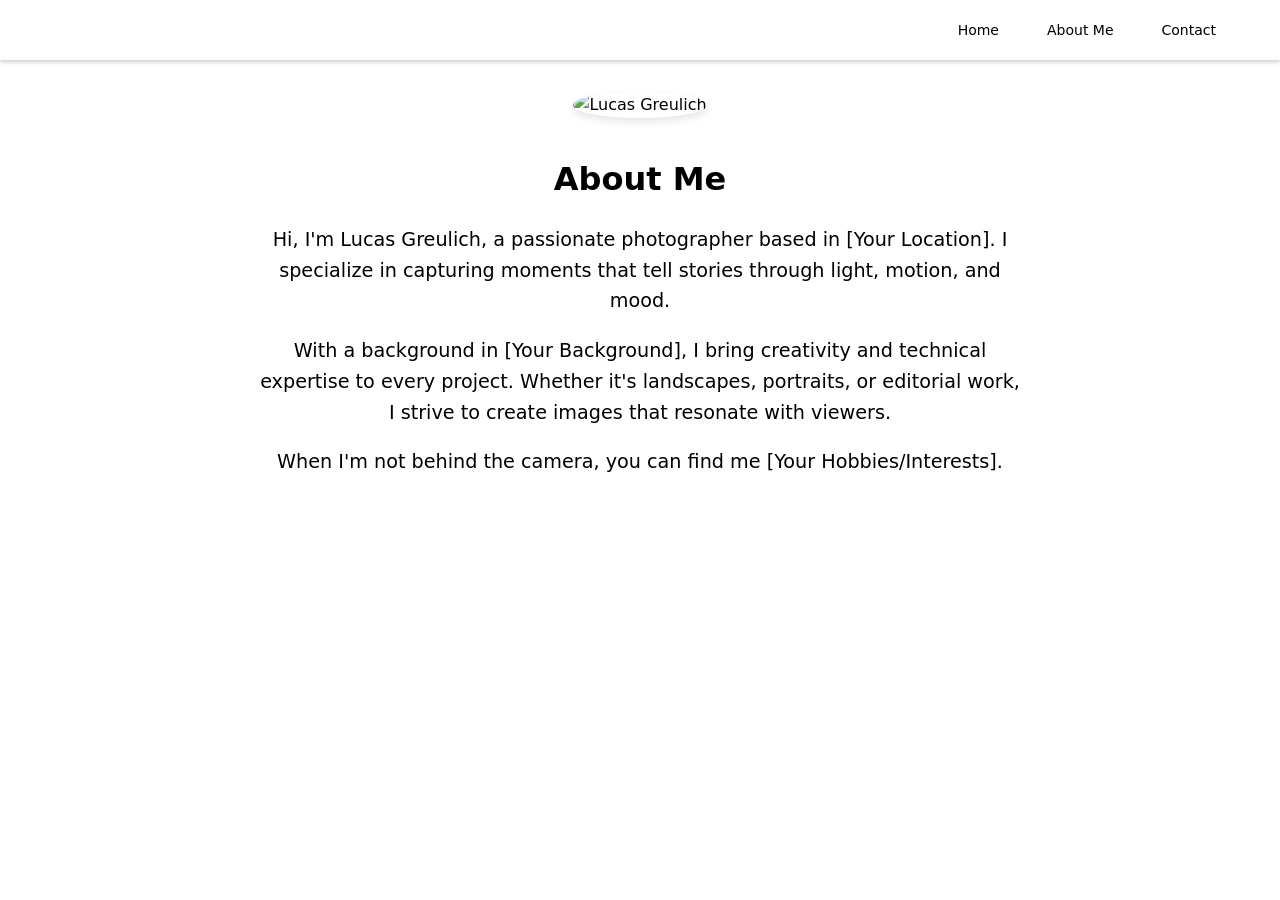
==== about.html @ b3d40096 "complete re-design to black and white theme" ====
<!DOCTYPE html>
<html lang="en">
<head>
    <meta charset="UTF-8">
    <meta name="viewport" content="width=device-width, initial-scale=1.0">
    <link rel="stylesheet" href="index.css">
    <title>Lucas Greulich - About Me</title>
</head>
<body>
    <header class="navbar">
        <a href="./index.html">Home</a>
        <a href="./about.html">About Me</a>
        <a href="./contact.html">Contact</a>
    </header>

    <main class="container">
        <img src="pictures/lucas.JPG" alt="Lucas Greulich">
        <h1>About Me</h1>
        <p>Hi, I'm Lucas Greulich, a passionate photographer based in [Your Location]. I specialize in capturing moments that tell stories through light, motion, and mood.</p>
        <p>With a background in [Your Background], I bring creativity and technical expertise to every project. Whether it's landscapes, portraits, or editorial work, I strive to create images that resonate with viewers.</p>
        <p>When I'm not behind the camera, you can find me [Your Hobbies/Interests].</p>
    </main>
</html>
---- index.css ----
/* global reset and base styles */
*, *::before, *::after {
    box-sizing: border-box;
}

/* theme colors */
:root {
    --color-black: #000000;
    --color-white: #ffffff;
}

body, html {
    margin: 0;
    padding: 0;
    font-family: system-ui, -apple-system, BlinkMacSystemFont, "Segoe UI", Roboto, "Helvetica Neue", Arial, sans-serif;
    background-color: var(--color-white);
    color: var(--color-black);
    line-height: 1.6;
    transition: background-color 0.3s ease, color 0.3s ease;
}

/* create spacer for fixed navbar */
body {
    padding-top: 60px;
}

.container {
    max-width: 800px;
    margin: 0 auto 2rem;
    padding: 2rem 1rem;
    text-align: center;
}

.container img {
    width: 200px;
    max-width: 100%;
    height: auto;
    border-radius: 50%;
    box-shadow: 0 4px 8px rgba(0, 0, 0, 0.1);
    margin-bottom: 1rem;
}

.container h1 {
    font-size: 2em;
    margin: 20px 0;
    color: var(--color-black);
}

.container p {
    font-size: 1.2em;
    color: var(--color-black);
}

/* styling for button */

.button {
    display: inline-block;
    /* replicate navbar link appearance */
    padding: 8px 14px;
    font-size: 16px;
    color: var(--color-black); /* always dark text */
    background-color: transparent;
    border: 2px solid transparent;
    border-radius: 4px;
    text-align: center;
    text-decoration: none;
    transition: background-color 0.3s ease, color 0.3s ease, border-color 0.3s ease;
    /* opacity removed so text is always visible */
}


/* switch styling (now inside navbar, no absolute positioning) */
.navbar {
    position: fixed;
    top: 0;
    left: 0;
    width: 100%;
    display: flex;
    align-items: center;
    justify-content: flex-end;
    height: 60px;
    padding: 0 2rem;
    background-color: var(--color-white);
    box-shadow: 0 2px 4px rgba(0,0,0,0.2);
    z-index: 2000;
}

/* keep links visible always */
.navbar a {
    /* button-style appearance with hidden primary color until hover */
    margin-right: 1rem;
    padding: 8px 14px;
    background-color: transparent;
    color: var(--color-black);
    text-decoration: none;
    font-weight: 500;
    font-size: 14px; /* smaller lettering */
    border: 2px solid transparent;
    border-radius: 4px;
    transition: background-color 0.3s ease, color 0.3s ease, border-color 0.3s ease;
}

.navbar a:hover {
    background-color: var(--color-black);
    color: var(--color-white);
    border-color: var(--color-black);
}

.button:hover {
    /* reveal primary color on hover like navbar buttons */
    opacity: 1;
    background-color: var(--color-black);
    color: var(--color-white);
    border-color: var(--color-black);
}

.project {
    margin-bottom: 40px;
    background: rgba(255,255,255,0.05); /* keep subtle overlay */
    padding: 1.5rem;
    border-radius: 8px;
    box-shadow: 0 4px 6px rgba(0,0,0,0.1);
    text-align: left;
}

.project h1 {
    margin-top: 0;
    color: inherit;
}

.project p {
    color: inherit;
}

.project img {
    width: 100%;
    max-width: 300px;
    height: auto;
    border-radius: 8px;
    box-shadow: 0 4px 8px rgba(0, 0, 0, 0.1);
    margin-bottom: 1rem;
}

/* grid layout for galleries */
.projects-grid {
    display: grid;
    grid-template-columns: repeat(auto-fit, minmax(250px, 1fr));
    gap: 1.5rem;
    margin-top: 2rem;
    text-align: left;
}

.gallery-grid {
    display: grid;
    grid-template-columns: repeat(auto-fit, minmax(140px, 1fr));
    gap: 0.75rem;
    margin: 1rem 0;
}

.gallery-grid img {
    width: 100%;
    height: 140px;
    object-fit: cover;
    border-radius: 10px;
    transition: transform 0.3s ease;
}

.gallery-grid img:hover {
    transform: scale(1.02);
}

/*footer*/
.footer{
    width: 100%;
    background-color: var(--color-white);
    color: var(--color-black);
    text-align: center;
    padding: 0.75rem 0;
    position: relative;
}

body.day .footer {
    background-color: var(--color-white);
    color: var(--color-black);
}

body.night .footer {
    background-color: var(--color-black);
    color: var(--color-white);
}

/* day/night mode */
/* day/night mode */
body.night {
    background-color: var(--color-black);
    color: var(--color-white);
}
body.day {
    background-color: var(--color-white);
    color: var(--color-black);
}

body.night .navbar {
    background-color: var(--color-black);
}
body.day .navbar {
    background-color: var(--color-white);
}
body.night .navbar a {
    color: var(--color-white);
}

body.night .navbar a:hover {
    background-color: var(--color-white);
    color: var(--color-black);
}

/* day mode text darker for contrast */
body.day .container h1,
body.day .container p {
    color: var(--color-black);
}

/* Media queries */
@media (max-width: 600px) {
    .container img, .project img {
        width: 150px;
    }

    .container h1, .project h1 {
        font-size: 1.5em;
    }

    .container p, .project p {
        font-size: 1em;
    }

    .navbar a {
        padding: 10px 15px;
        background-color: transparent;
        color: var(--color-primary);
        border: 2px solid var(--color-primary);
        border-radius: 20px;
        opacity: 0;
        transition: opacity 0.3s ease;
    }

    .button {
        padding: 8px 16px;
        font-size: 14px;
    }
}
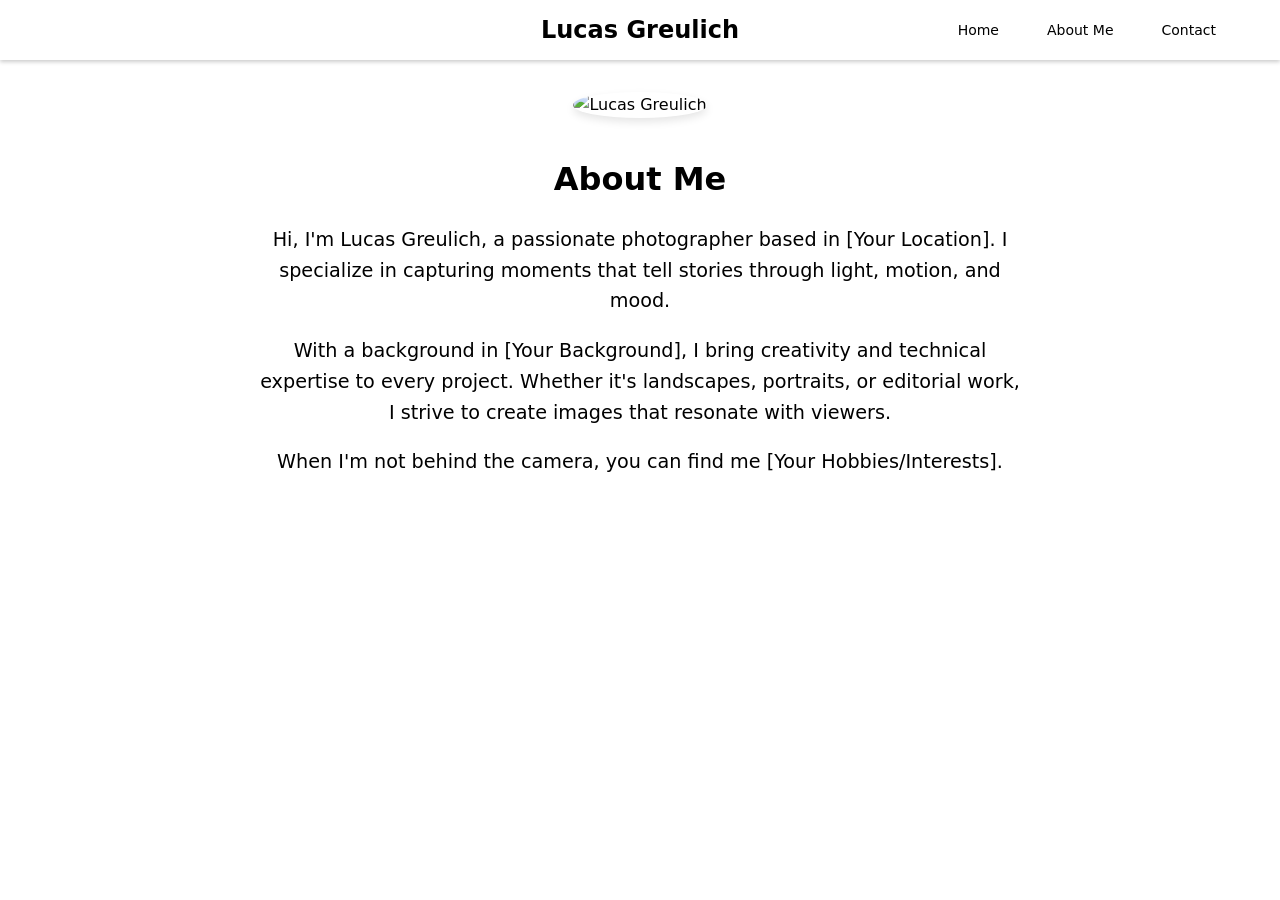
==== commit d09ac61d: "changes to nav bar and photo grid" ====
--- a/about.html
+++ b/about.html
@@ -8,9 +8,13 @@
 </head>
 <body>
     <header class="navbar">
-        <a href="./index.html">Home</a>
-        <a href="./about.html">About Me</a>
-        <a href="./contact.html">Contact</a>
+        <div class="nav-spacer"></div>
+        <div class="nav-title">Lucas Greulich</div>
+        <div class="nav-links">
+            <a href="./index.html">Home</a>
+            <a href="./about.html">About Me</a>
+            <a href="./contact.html">Contact</a>
+        </div>
     </header>
 
     <main class="container">
--- a/index.css
+++ b/index.css
@@ -77,7 +77,7 @@
     width: 100%;
     display: flex;
     align-items: center;
-    justify-content: flex-end;
+    justify-content: space-between;
     height: 60px;
     padding: 0 2rem;
     background-color: var(--color-white);
@@ -85,22 +85,38 @@
     z-index: 2000;
 }
 
-/* keep links visible always */
-.navbar a {
-    /* button-style appearance with hidden primary color until hover */
+.nav-spacer {
+    flex: 1;
+}
+
+.nav-title {
+    flex: 1;
+    text-align: center;
+    font-size: 24px;
+    font-weight: bold;
+    color: var(--color-black);
+}
+
+.nav-links {
+    flex: 1;
+    display: flex;
+    justify-content: flex-end;
+}
+
+.nav-links a {
     margin-right: 1rem;
     padding: 8px 14px;
     background-color: transparent;
     color: var(--color-black);
     text-decoration: none;
     font-weight: 500;
-    font-size: 14px; /* smaller lettering */
+    font-size: 14px;
     border: 2px solid transparent;
     border-radius: 4px;
     transition: background-color 0.3s ease, color 0.3s ease, border-color 0.3s ease;
 }
 
-.navbar a:hover {
+.nav-links a:hover {
     background-color: var(--color-black);
     color: var(--color-white);
     border-color: var(--color-black);
@@ -152,14 +168,14 @@
 
 .gallery-grid {
     display: grid;
-    grid-template-columns: repeat(auto-fit, minmax(140px, 1fr));
+    grid-template-columns: repeat(auto-fit, minmax(250px, 1fr));
     gap: 0.75rem;
     margin: 1rem 0;
 }
 
 .gallery-grid img {
     width: 100%;
-    height: 140px;
+    height: 250px;
     object-fit: cover;
     border-radius: 10px;
     transition: transform 0.3s ease;
@@ -206,11 +222,11 @@
 body.day .navbar {
     background-color: var(--color-white);
 }
-body.night .navbar a {
-    color: var(--color-white);
-}
-
-body.night .navbar a:hover {
+body.night .nav-links a {
+    color: var(--color-white);
+}
+
+body.night .nav-links a:hover {
     background-color: var(--color-white);
     color: var(--color-black);
 }
@@ -235,13 +251,13 @@
         font-size: 1em;
     }
 
-    .navbar a {
+    .nav-links a {
         padding: 10px 15px;
         background-color: transparent;
-        color: var(--color-primary);
-        border: 2px solid var(--color-primary);
+        color: var(--color-black);
+        border: 2px solid var(--color-black);
         border-radius: 20px;
-        opacity: 0;
+        opacity: 1;
         transition: opacity 0.3s ease;
     }
 
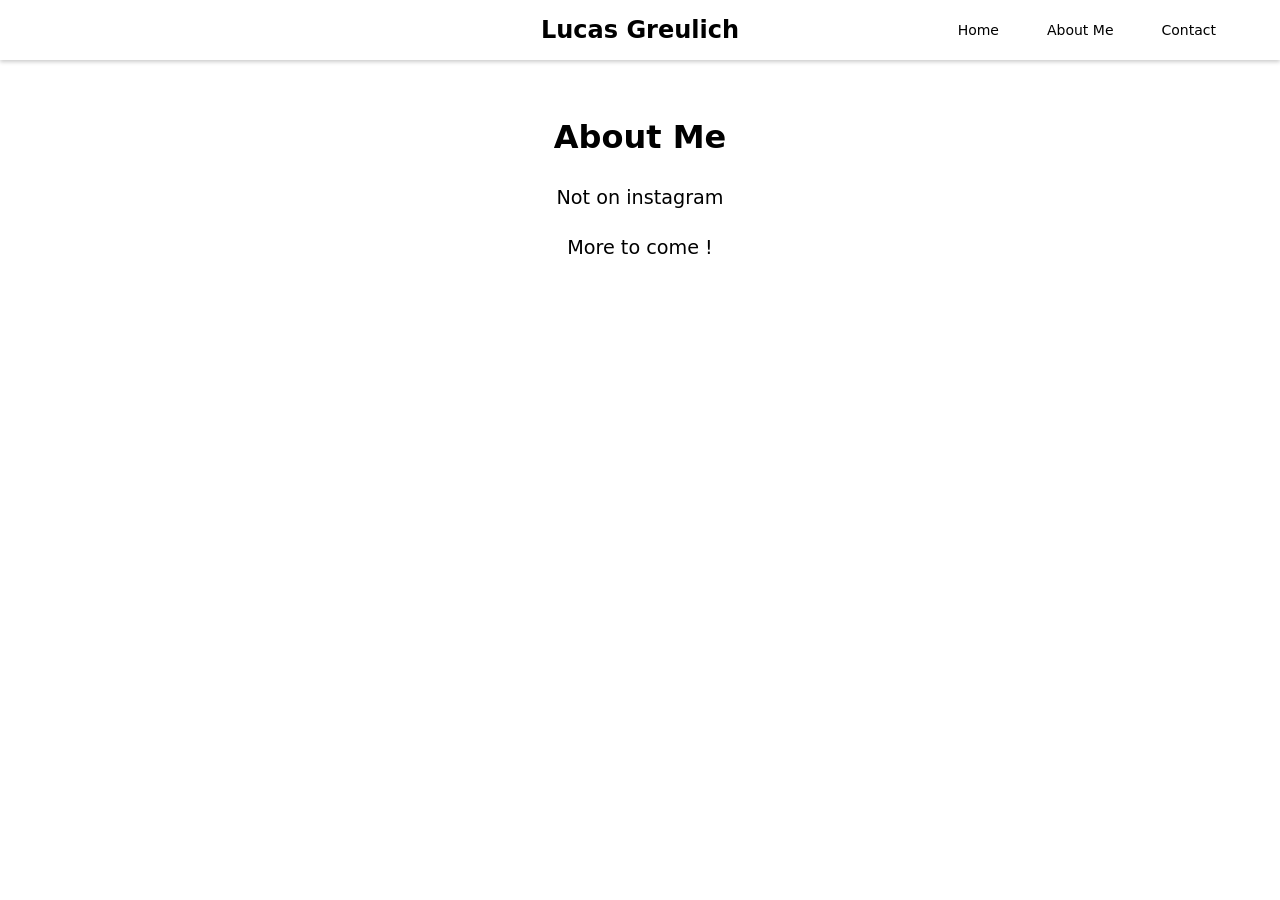
==== commit 3a6d9449: "about and contact page changes" ====
--- a/about.html
+++ b/about.html
@@ -18,10 +18,8 @@
     </header>
 
     <main class="container">
-        <img src="pictures/lucas.JPG" alt="Lucas Greulich">
         <h1>About Me</h1>
-        <p>Hi, I'm Lucas Greulich, a passionate photographer based in [Your Location]. I specialize in capturing moments that tell stories through light, motion, and mood.</p>
-        <p>With a background in [Your Background], I bring creativity and technical expertise to every project. Whether it's landscapes, portraits, or editorial work, I strive to create images that resonate with viewers.</p>
-        <p>When I'm not behind the camera, you can find me [Your Hobbies/Interests].</p>
+        <p>Not on instagram</p>
+        <p>More to come !</p>
     </main>
 </html>
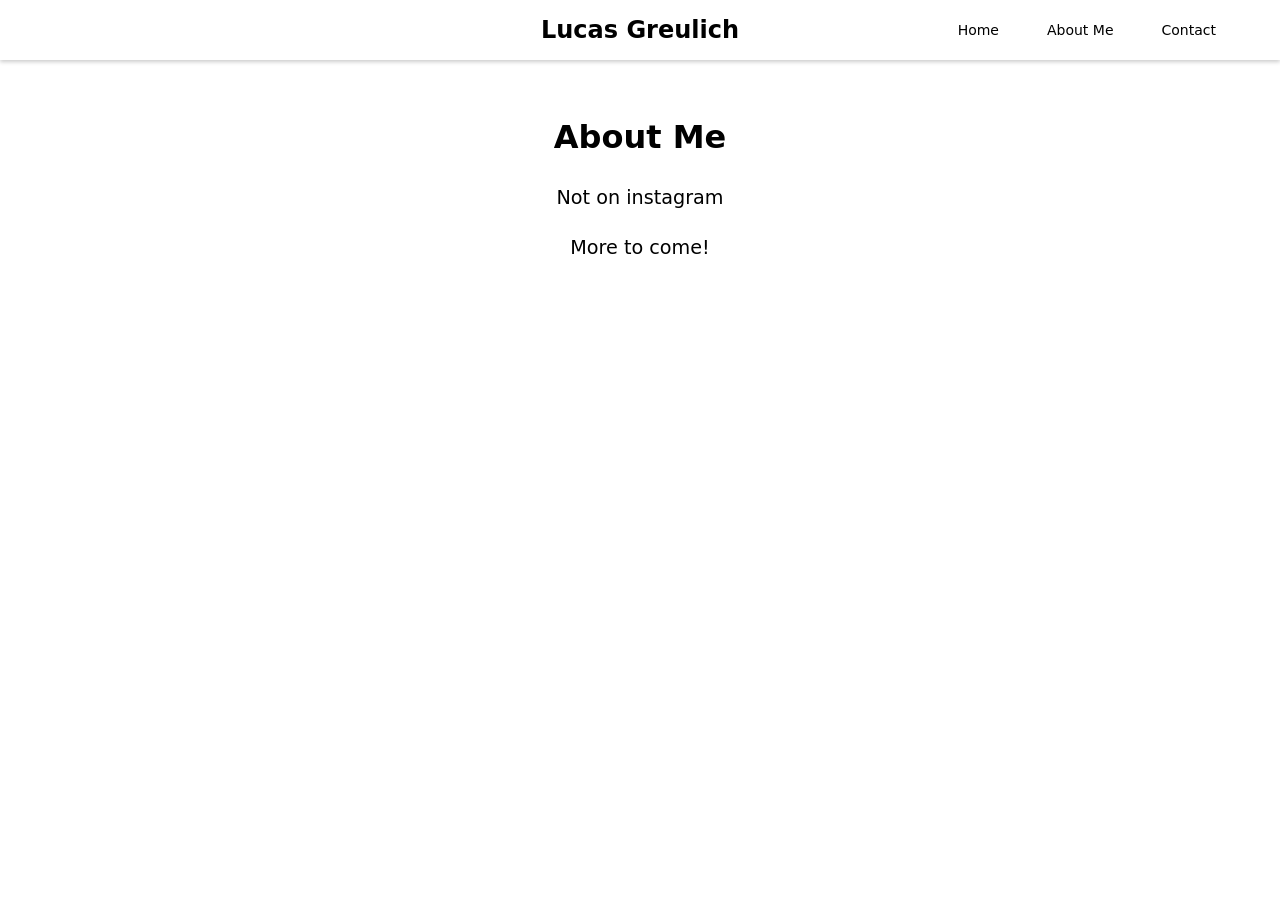
==== commit 56a95205: "spelling eror" ====
--- a/about.html
+++ b/about.html
@@ -20,6 +20,6 @@
     <main class="container">
         <h1>About Me</h1>
         <p>Not on instagram</p>
-        <p>More to come !</p>
+        <p>More to come!</p>
     </main>
 </html>
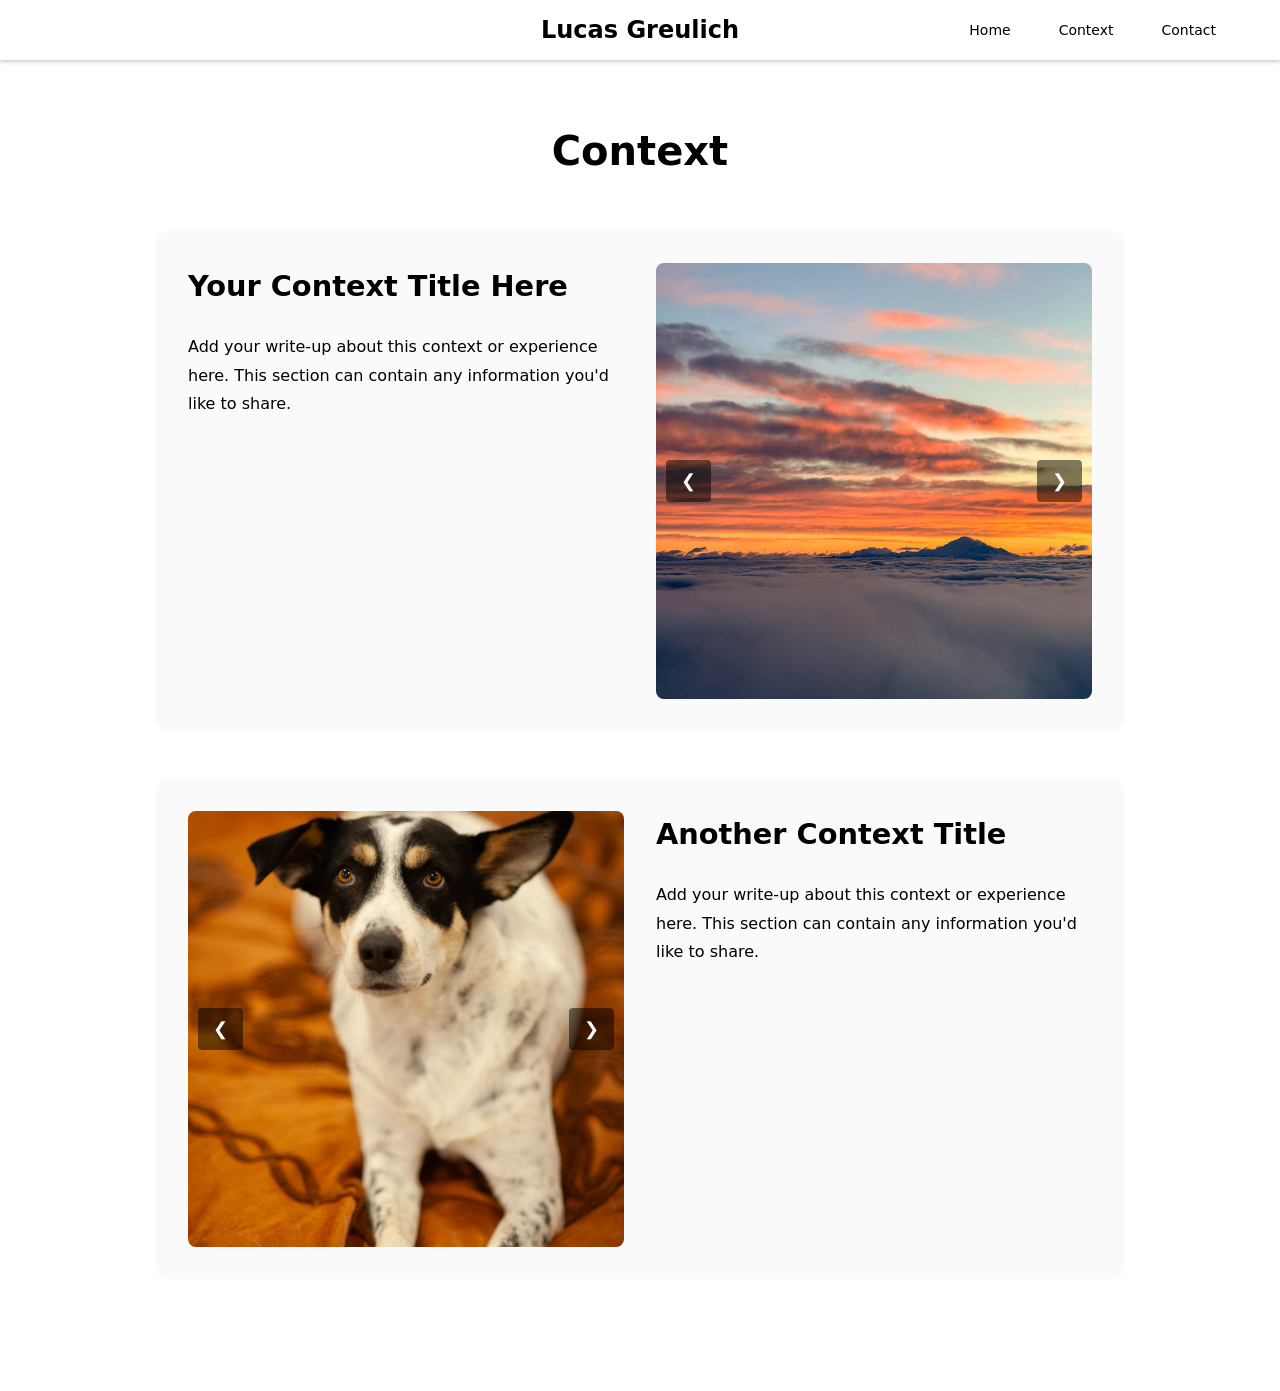
==== commit d05d2c1d: "Changes to about me page made to a context page media queries were fixed contact form created with p" ====
--- a/about.html
+++ b/about.html
@@ -4,7 +4,7 @@
     <meta charset="UTF-8">
     <meta name="viewport" content="width=device-width, initial-scale=1.0">
     <link rel="stylesheet" href="index.css">
-    <title>Lucas Greulich - About Me</title>
+    <title>Lucas Greulich - Context</title>
 </head>
 <body>
     <header class="navbar">
@@ -12,14 +12,67 @@
         <div class="nav-title">Lucas Greulich</div>
         <div class="nav-links">
             <a href="./index.html">Home</a>
-            <a href="./about.html">About Me</a>
+            <a href="./about.html">Context</a>
             <a href="./contact.html">Contact</a>
         </div>
     </header>
 
-    <main class="container">
-        <h1>About Me</h1>
-        <p>Not on instagram</p>
-        <p>More to come!</p>
+    <main class="context-container">
+        <h1>Context</h1>
+        
+        <div class="context-box">
+            <div class="image-carousel">
+                <div class="carousel-container">
+                    <img src="pictures/above the clouds.jpg" alt="Context image" class="carousel-image active">
+                    <img src="pictures/DSC_9000.jpg" alt="Context image" class="carousel-image">
+                    <img src="pictures/wing and cloud.jpg" alt="Context image" class="carousel-image">
+                </div>
+                <button class="carousel-btn prev" onclick="prevSlide(this)">❮</button>
+                <button class="carousel-btn next" onclick="nextSlide(this)">❯</button>
+            </div>
+            <div class="writeup">
+                <h2>Your Context Title Here</h2>
+                <p>Add your write-up about this context or experience here. This section can contain any information you'd like to share.</p>
+            </div>
+        </div>
+
+        <div class="context-box">
+            <div class="image-carousel">
+                <div class="carousel-container">
+                    <img src="pictures/DSC_8943.jpg" alt="Context image" class="carousel-image active">
+                    <img src="pictures/Film sunset.jpg" alt="Context image" class="carousel-image">
+                    <img src="pictures/Ship in oregon.jpg" alt="Context image" class="carousel-image">
+                </div>
+                <button class="carousel-btn prev" onclick="prevSlide(this)">❮</button>
+                <button class="carousel-btn next" onclick="nextSlide(this)">❯</button>
+            </div>
+            <div class="writeup">
+                <h2>Another Context Title</h2>
+                <p>Add your write-up about this context or experience here. This section can contain any information you'd like to share.</p>
+            </div>
+        </div>
+
     </main>
+
+    <script>
+        function nextSlide(button) {
+            const carousel = button.closest('.image-carousel');
+            const images = carousel.querySelectorAll('.carousel-image');
+            const activeIndex = Array.from(images).findIndex(img => img.classList.contains('active'));
+            
+            images[activeIndex].classList.remove('active');
+            const nextIndex = (activeIndex + 1) % images.length;
+            images[nextIndex].classList.add('active');
+        }
+
+        function prevSlide(button) {
+            const carousel = button.closest('.image-carousel');
+            const images = carousel.querySelectorAll('.carousel-image');
+            const activeIndex = Array.from(images).findIndex(img => img.classList.contains('active'));
+            
+            images[activeIndex].classList.remove('active');
+            const prevIndex = (activeIndex - 1 + images.length) % images.length;
+            images[prevIndex].classList.add('active');
+        }
+    </script>
 </html>
--- a/index.css
+++ b/index.css
@@ -152,7 +152,7 @@
     width: 100%;
     max-width: 300px;
     height: auto;
-    border-radius: 8px;
+    border-radius: 8px; 
     box-shadow: 0 4px 8px rgba(0, 0, 0, 0.1);
     margin-bottom: 1rem;
 }
@@ -252,17 +252,384 @@
     }
 
     .nav-links a {
-        padding: 10px 15px;
+        padding: 8px 12px;
         background-color: transparent;
         color: var(--color-black);
-        border: 2px solid var(--color-black);
-        border-radius: 20px;
-        opacity: 1;
-        transition: opacity 0.3s ease;
+        border: none;
+        border-radius: 4px;
+        font-size: 13px;
+        margin-right: 0.5rem;
     }
 
     .button {
         padding: 8px 16px;
         font-size: 14px;
-    }
-}
+        border: none;
+    }
+
+    .gallery-grid {
+        grid-template-columns: repeat(auto-fit, minmax(150px, 1fr));
+        gap: 0.5rem;
+    }
+
+    .gallery-grid img {
+        height: 150px;
+    }
+
+    .navbar {
+        padding: 0 1rem;
+    }
+
+    .nav-title {
+        font-size: 18px;
+    }
+}
+
+/* Extra small screens */
+@media (max-width: 400px) {
+    .gallery-grid {
+        grid-template-columns: repeat(2, 1fr);
+        gap: 0.4rem;
+    }
+
+    .gallery-grid img {
+        height: 120px;
+    }
+
+    .nav-title {
+        font-size: 16px;
+    }
+
+    .nav-links a {
+        padding: 6px 10px;
+        font-size: 12px;
+        margin-right: 0.25rem;
+    }
+
+    /* Mobile context boxes */
+    .context-box {
+        flex-direction: column;
+        margin-bottom: 2rem;
+    }
+
+    .image-carousel {
+        width: 100%;
+        margin-bottom: 1rem;
+    }
+
+    .writeup {
+        width: 100%;
+    }
+
+    .carousel-btn {
+        padding: 8px 12px;
+        font-size: 14px;
+    }
+}
+
+/* Context Page Styles */
+.context-container {
+    max-width: 1000px;
+    margin: 0 auto 2rem;
+    padding: 2rem 1rem;
+}
+
+.context-container h1 {
+    text-align: center;
+    font-size: 2.5em;
+    margin-bottom: 3rem;
+    color: var(--color-black);
+}
+
+.context-box {
+    display: flex;
+    gap: 2rem;
+    margin-bottom: 3rem;
+    align-items: flex-start;
+    background: rgba(0,0,0,0.02);
+    padding: 2rem;
+    border-radius: 12px;
+}
+
+.context-box:nth-child(even) {
+    flex-direction: row-reverse;
+}
+
+.image-carousel {
+    flex: 1;
+    min-width: 300px;
+    position: relative;
+}
+
+.carousel-container {
+    position: relative;
+    width: 100%;
+    padding-top: 100%;
+    border-radius: 8px;
+    overflow: hidden;
+    background-color: #f0f0f0;
+}
+
+.carousel-image {
+    position: absolute;
+    top: 0;
+    left: 0;
+    width: 100%;
+    height: 100%;
+    object-fit: cover;
+    opacity: 0;
+    transition: opacity 0.3s ease;
+}
+
+.carousel-image.active {
+    opacity: 1;
+}
+
+.carousel-btn {
+    position: absolute;
+    top: 50%;
+    transform: translateY(-50%);
+    background-color: rgba(0, 0, 0, 0.5);
+    color: white;
+    border: none;
+    padding: 10px 15px;
+    font-size: 18px;
+    cursor: pointer;
+    border-radius: 4px;
+    transition: background-color 0.3s ease;
+    z-index: 10;
+}
+
+.carousel-btn:hover {
+    background-color: rgba(0, 0, 0, 0.8);
+}
+
+.carousel-btn.prev {
+    left: 10px;
+}
+
+.carousel-btn.next {
+    right: 10px;
+}
+
+.writeup {
+    flex: 1;
+    display: flex;
+    flex-direction: column;
+    justify-content: center;
+}
+
+.writeup h2 {
+    color: var(--color-black);
+    font-size: 1.8em;
+    margin-top: 0;
+    margin-bottom: 1rem;
+}
+
+.writeup p {
+    color: var(--color-black);
+    font-size: 1em;
+    line-height: 1.8;
+    margin: 0.5rem 0;
+}
+
+/* Dark mode context styles */
+body.night .context-box {
+    background: rgba(255,255,255,0.05);
+}
+
+body.night .writeup h2,
+body.night .writeup p {
+    color: var(--color-white);
+}
+
+body.night .carousel-container {
+    background-color: #2a2a2a;
+}
+
+/* Responsive context boxes */
+@media (max-width: 768px) {
+    .context-box {
+        flex-direction: column !important;
+        padding: 1.5rem;
+    }
+
+    .image-carousel {
+        min-width: 100%;
+    }
+
+    .writeup h2 {
+        font-size: 1.4em;
+    }
+
+    .writeup p {
+        font-size: 0.95em;
+    }
+}
+
+@media (max-width: 600px) {
+    .context-container h1 {
+        font-size: 1.8em;
+        margin-bottom: 2rem;
+    }
+
+    .context-box {
+        padding: 1.2rem;
+        margin-bottom: 2rem;
+    }
+
+    .writeup h2 {
+        font-size: 1.2em;
+    }
+
+    .carousel-btn {
+        padding: 8px 12px;
+        font-size: 16px;
+    }
+}
+
+/* Contact Form Styles */
+.contact-form-section {
+    margin-top: 3rem;
+    padding: 2rem;
+    background: rgba(0,0,0,0.02);
+    border-radius: 12px;
+    max-width: 600px;
+    margin-left: auto;
+    margin-right: auto;
+}
+
+.contact-form-section h2 {
+    text-align: center;
+    color: var(--color-black);
+    margin-top: 0;
+}
+
+.contact-form {
+    display: flex;
+    flex-direction: column;
+    gap: 1.5rem;
+}
+
+.form-group {
+    display: flex;
+    flex-direction: column;
+}
+
+.form-group label {
+    font-weight: 600;
+    margin-bottom: 0.5rem;
+    color: var(--color-black);
+}
+
+.form-group input,
+.form-group textarea {
+    padding: 0.75rem;
+    border: 2px solid #ddd;
+    border-radius: 4px;
+    font-family: inherit;
+    font-size: 1rem;
+    transition: border-color 0.3s ease;
+    background-color: var(--color-white);
+    color: var(--color-black);
+}
+
+.form-group input:focus,
+.form-group textarea:focus {
+    outline: none;
+    border-color: var(--color-black);
+}
+
+.error-message {
+    color: #d32f2f;
+    font-size: 0.875rem;
+    margin-top: 0.25rem;
+    min-height: 1.2rem;
+}
+
+.submit-btn {
+    padding: 12px 24px;
+    background-color: var(--color-black);
+    color: var(--color-white);
+    border: none;
+    border-radius: 4px;
+    font-size: 1rem;
+    font-weight: 600;
+    cursor: pointer;
+    transition: background-color 0.3s ease;
+}
+
+.submit-btn:hover {
+    background-color: #333;
+}
+
+.form-status {
+    text-align: center;
+    padding: 1rem;
+    border-radius: 4px;
+    display: none;
+    font-weight: 500;
+}
+
+.form-status:not(:empty) {
+    display: block;
+}
+
+.form-status.success {
+    background-color: #e8f5e9;
+    color: #2e7d32;
+    border: 1px solid #4caf50;
+}
+
+.form-status.error {
+    background-color: #ffebee;
+    color: #c62828;
+    border: 1px solid #f44336;
+}
+
+/* Dark mode contact form */
+body.night .contact-form-section {
+    background: rgba(255,255,255,0.05);
+}
+
+body.night .contact-form-section h2 {
+    color: var(--color-white);
+}
+
+body.night .form-group label {
+    color: var(--color-white);
+}
+
+body.night .form-group input,
+body.night .form-group textarea {
+    background-color: #2a2a2a;
+    color: var(--color-white);
+    border-color: #444;
+}
+
+body.night .form-group input:focus,
+body.night .form-group textarea:focus {
+    border-color: var(--color-white);
+}
+
+body.night .submit-btn {
+    background-color: var(--color-white);
+    color: var(--color-black);
+}
+
+body.night .submit-btn:hover {
+    background-color: #ccc;
+}
+
+/* Responsive contact form */
+@media (max-width: 600px) {
+    .contact-form-section {
+        padding: 1.5rem;
+        margin-top: 2rem;
+    }
+
+    .submit-btn {
+        padding: 10px 20px;
+        font-size: 0.95rem;
+    }
+}
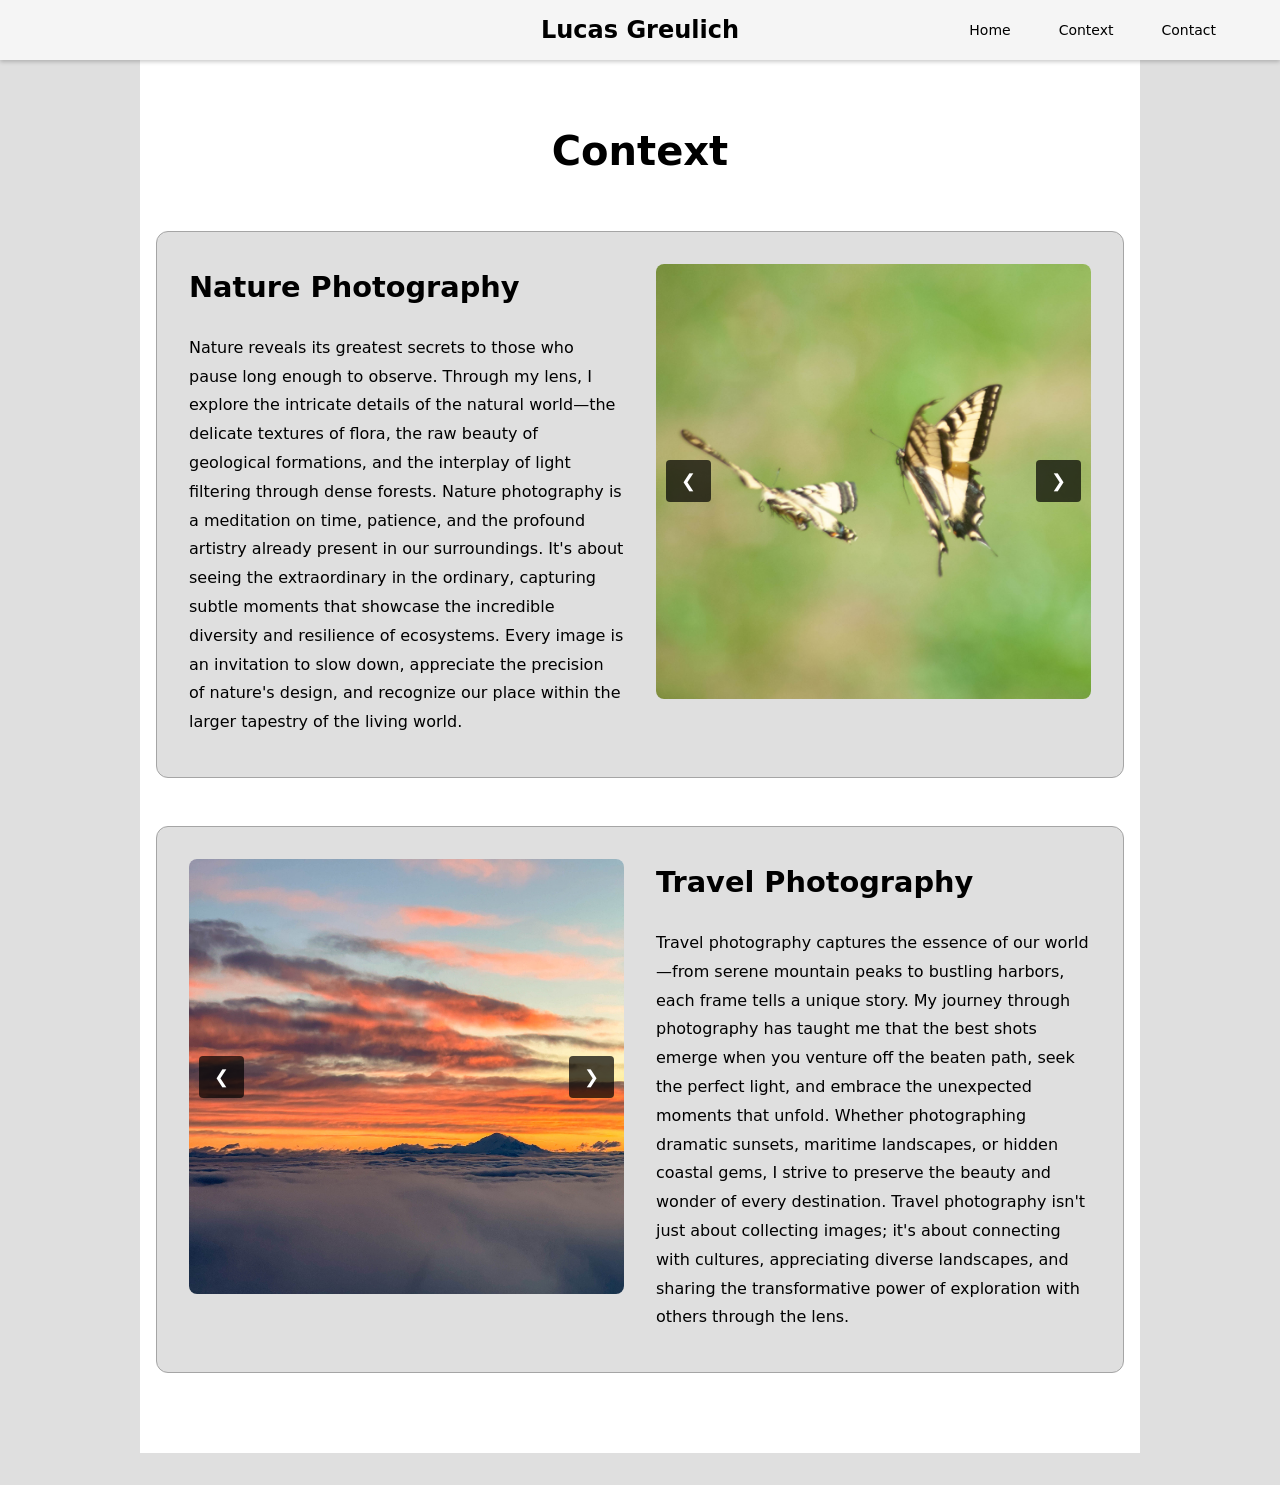
==== commit a244ca4f: "changes to context page remouved json changed styling" ====
--- a/about.html
+++ b/about.html
@@ -23,32 +23,36 @@
         <div class="context-box">
             <div class="image-carousel">
                 <div class="carousel-container">
-                    <img src="pictures/above the clouds.jpg" alt="Context image" class="carousel-image active">
-                    <img src="pictures/DSC_9000.jpg" alt="Context image" class="carousel-image">
-                    <img src="pictures/wing and cloud.jpg" alt="Context image" class="carousel-image">
+                    <img src="pictures/Butter.jpg" alt="Nature photography - botanical detail" class="carousel-image active">
+                    <img src="pictures/Errock.jpg" alt="Nature photography - geological formations" class="carousel-image">
+                    <img src="pictures/Trees grow.jpg" alt="Nature photography - forest canopy" class="carousel-image">
+                    <img src="pictures/Train Bridge Norish.jpg" alt="Nature photography - landscape and structure" class="carousel-image">
+                    <img src="pictures/Film sunset.jpg" alt="Nature photography - atmospheric light" class="carousel-image">
                 </div>
                 <button class="carousel-btn prev" onclick="prevSlide(this)">❮</button>
                 <button class="carousel-btn next" onclick="nextSlide(this)">❯</button>
             </div>
             <div class="writeup">
-                <h2>Your Context Title Here</h2>
-                <p>Add your write-up about this context or experience here. This section can contain any information you'd like to share.</p>
+                <h2>Nature Photography</h2>
+                <p>Nature reveals its greatest secrets to those who pause long enough to observe. Through my lens, I explore the intricate details of the natural world—the delicate textures of flora, the raw beauty of geological formations, and the interplay of light filtering through dense forests. Nature photography is a meditation on time, patience, and the profound artistry already present in our surroundings. It's about seeing the extraordinary in the ordinary, capturing subtle moments that showcase the incredible diversity and resilience of ecosystems. Every image is an invitation to slow down, appreciate the precision of nature's design, and recognize our place within the larger tapestry of the living world.</p>
             </div>
         </div>
 
         <div class="context-box">
             <div class="image-carousel">
                 <div class="carousel-container">
-                    <img src="pictures/DSC_8943.jpg" alt="Context image" class="carousel-image active">
-                    <img src="pictures/Film sunset.jpg" alt="Context image" class="carousel-image">
-                    <img src="pictures/Ship in oregon.jpg" alt="Context image" class="carousel-image">
+                    <img src="pictures/above the clouds.jpg" alt="Travel photography - aerial view above clouds" class="carousel-image active">
+                    <img src="pictures/Film sunset.jpg" alt="Travel photography - vibrant sunset over landscape" class="carousel-image">
+                    <img src="pictures/Harbor.jpg" alt="Travel photography - scenic harbor view" class="carousel-image">
+                    <img src="pictures/Ship in oregon.jpg" alt="Travel photography - historic ship in Oregon waters" class="carousel-image">
+                    <img src="pictures/Spike on beach.jpg" alt="Travel photography - beach landscape detail" class="carousel-image">
                 </div>
                 <button class="carousel-btn prev" onclick="prevSlide(this)">❮</button>
                 <button class="carousel-btn next" onclick="nextSlide(this)">❯</button>
             </div>
             <div class="writeup">
-                <h2>Another Context Title</h2>
-                <p>Add your write-up about this context or experience here. This section can contain any information you'd like to share.</p>
+                <h2>Travel Photography</h2>
+                <p>Travel photography captures the essence of our world—from serene mountain peaks to bustling harbors, each frame tells a unique story. My journey through photography has taught me that the best shots emerge when you venture off the beaten path, seek the perfect light, and embrace the unexpected moments that unfold. Whether photographing dramatic sunsets, maritime landscapes, or hidden coastal gems, I strive to preserve the beauty and wonder of every destination. Travel photography isn't just about collecting images; it's about connecting with cultures, appreciating diverse landscapes, and sharing the transformative power of exploration with others through the lens.</p>
             </div>
         </div>
 
--- a/index.css
+++ b/index.css
@@ -5,15 +5,20 @@
 
 /* theme colors */
 :root {
+    --color-primary: #000000;
+    --color-secondary: #A5A5A5;
     --color-black: #000000;
     --color-white: #ffffff;
+    --bg-photos: #DFDFDF;
+    --bg-context: #DFDFDF;
+    --header-bg: #F5F5F5;
 }
 
 body, html {
     margin: 0;
     padding: 0;
     font-family: system-ui, -apple-system, BlinkMacSystemFont, "Segoe UI", Roboto, "Helvetica Neue", Arial, sans-serif;
-    background-color: var(--color-white);
+    background-color: var(--bg-photos);
     color: var(--color-black);
     line-height: 1.6;
     transition: background-color 0.3s ease, color 0.3s ease;
@@ -80,7 +85,7 @@
     justify-content: space-between;
     height: 60px;
     padding: 0 2rem;
-    background-color: var(--color-white);
+    background-color: var(--header-bg);
     box-shadow: 0 2px 4px rgba(0,0,0,0.2);
     z-index: 2000;
 }
@@ -117,17 +122,17 @@
 }
 
 .nav-links a:hover {
-    background-color: var(--color-black);
-    color: var(--color-white);
-    border-color: var(--color-black);
+    background-color: var(--color-primary);
+    color: var(--color-white);
+    border-color: var(--color-primary);
 }
 
 .button:hover {
     /* reveal primary color on hover like navbar buttons */
     opacity: 1;
-    background-color: var(--color-black);
-    color: var(--color-white);
-    border-color: var(--color-black);
+    background-color: var(--color-primary);
+    color: var(--color-white);
+    border-color: var(--color-primary);
 }
 
 .project {
@@ -185,6 +190,22 @@
     transform: scale(1.02);
 }
 
+/* Large screens - larger images */
+@media (min-width: 1200px) {
+    .gallery-grid {
+        grid-template-columns: repeat(auto-fit, minmax(350px, 1fr));
+        gap: 1.5rem;
+    }
+
+    .gallery-grid img {
+        height: 350px;
+    }
+
+    .context-box {
+        gap: 3.5rem;
+    }
+}
+
 /*footer*/
 .footer{
     width: 100%;
@@ -208,27 +229,41 @@
 /* day/night mode */
 /* day/night mode */
 body.night {
-    background-color: var(--color-black);
-    color: var(--color-white);
+    background-color: var(--bg-photos);
+    color: var(--color-black);
 }
 body.day {
-    background-color: var(--color-white);
-    color: var(--color-black);
-}
-
-body.night .navbar {
-    background-color: var(--color-black);
-}
+    background-color: var(--bg-photos);
+    color: var(--color-black);
+}
+
+/* Ensure the navbar/header stays the chosen light color on all pages and modes */
+body.night .navbar,
 body.day .navbar {
-    background-color: var(--color-white);
-}
+    background-color: var(--header-bg) !important;
+}
+
+/* Keep header text and links readable against the light header */
+.nav-title,
+.nav-links a,
 body.night .nav-links a {
-    color: var(--color-white);
-}
-
+    color: var(--color-black) !important;
+}
+
+.nav-links a:hover,
 body.night .nav-links a:hover {
-    background-color: var(--color-white);
-    color: var(--color-black);
+    background-color: var(--color-primary);
+    color: var(--color-white);
+}
+
+/* Make hovered interactive text white for better contrast */
+a:hover,
+button:hover,
+.button:hover,
+.nav-links a:hover,
+.submit-btn:hover,
+.carousel-btn:hover {
+    color: var(--color-white) !important;
 }
 
 /* day mode text darker for contrast */
@@ -332,6 +367,7 @@
     max-width: 1000px;
     margin: 0 auto 2rem;
     padding: 2rem 1rem;
+    background-color: var(--color-white);
 }
 
 .context-container h1 {
@@ -346,9 +382,10 @@
     gap: 2rem;
     margin-bottom: 3rem;
     align-items: flex-start;
-    background: rgba(0,0,0,0.02);
+    background: var(--bg-context);
     padding: 2rem;
     border-radius: 12px;
+    border: 1px solid var(--color-secondary);
 }
 
 .context-box:nth-child(even) {
@@ -389,7 +426,7 @@
     position: absolute;
     top: 50%;
     transform: translateY(-50%);
-    background-color: rgba(0, 0, 0, 0.5);
+    background-color: rgba(0, 0, 0, 0.7);
     color: white;
     border: none;
     padding: 10px 15px;
@@ -401,7 +438,7 @@
 }
 
 .carousel-btn:hover {
-    background-color: rgba(0, 0, 0, 0.8);
+    background-color: var(--color-primary);
 }
 
 .carousel-btn.prev {
@@ -435,7 +472,8 @@
 
 /* Dark mode context styles */
 body.night .context-box {
-    background: rgba(255,255,255,0.05);
+    background: #2a2a2a;
+    border-color: #444;
 }
 
 body.night .writeup h2,
@@ -452,10 +490,12 @@
     .context-box {
         flex-direction: column !important;
         padding: 1.5rem;
+        gap: 1.5rem;
     }
 
     .image-carousel {
         min-width: 100%;
+        width: 100%;
     }
 
     .writeup h2 {
@@ -468,23 +508,118 @@
 }
 
 @media (max-width: 600px) {
+    .context-container {
+        padding: 1rem 0.75rem;
+    }
+
     .context-container h1 {
         font-size: 1.8em;
         margin-bottom: 2rem;
     }
 
     .context-box {
-        padding: 1.2rem;
+        padding: 1rem;
         margin-bottom: 2rem;
     }
 
     .writeup h2 {
         font-size: 1.2em;
+        margin-bottom: 0.8rem;
+    }
+
+    .writeup p {
+        font-size: 0.9em;
+        line-height: 1.6;
     }
 
     .carousel-btn {
-        padding: 8px 12px;
+        padding: 12px 16px;
+        font-size: 18px;
+    }
+
+    .image-carousel {
+        min-width: auto;
+    }
+}
+
+@media (max-width: 480px) {
+    .context-container {
+        padding: 0.75rem;
+    }
+
+    .context-container h1 {
+        font-size: 1.5em;
+        margin-bottom: 1.5rem;
+    }
+
+    .context-box {
+        padding: 0.9rem;
+        margin-bottom: 1.5rem;
+    }
+
+    .writeup h2 {
+        font-size: 1.1em;
+        margin-bottom: 0.6rem;
+    }
+
+    .writeup p {
+        font-size: 0.85em;
+    }
+
+    .carousel-btn {
+        padding: 10px 14px;
         font-size: 16px;
+    }
+
+    /* Improve touch target size for carousel buttons */
+    .carousel-btn::before {
+        content: '';
+        display: block;
+        position: absolute;
+        width: 44px;
+        height: 44px;
+        top: 50%;
+        left: 50%;
+        transform: translate(-50%, -50%);
+    }
+}
+
+@media (max-width: 360px) {
+    body {
+        padding-top: 50px;
+    }
+
+    .navbar {
+        height: 50px;
+        padding: 0 0.5rem;
+    }
+
+    .nav-title {
+        font-size: 16px;
+    }
+
+    .nav-links a {
+        padding: 6px 8px;
+        font-size: 11px;
+        margin-right: 0.2rem;
+    }
+
+    .context-container h1 {
+        font-size: 1.3em;
+    }
+
+    .context-box {
+        padding: 0.75rem;
+        gap: 1rem;
+    }
+
+    .writeup h2 {
+        font-size: 1em;
+        margin-bottom: 0.5rem;
+    }
+
+    .writeup p {
+        font-size: 0.8em;
     }
 }
 
@@ -492,7 +627,7 @@
 .contact-form-section {
     margin-top: 3rem;
     padding: 2rem;
-    background: rgba(0,0,0,0.02);
+    background: var(--color-white);
     border-radius: 12px;
     max-width: 600px;
     margin-left: auto;
@@ -525,7 +660,7 @@
 .form-group input,
 .form-group textarea {
     padding: 0.75rem;
-    border: 2px solid #ddd;
+    border: 2px solid var(--color-secondary);
     border-radius: 4px;
     font-family: inherit;
     font-size: 1rem;
@@ -537,7 +672,7 @@
 .form-group input:focus,
 .form-group textarea:focus {
     outline: none;
-    border-color: var(--color-black);
+    border-color: var(--color-primary);
 }
 
 .error-message {
@@ -549,7 +684,7 @@
 
 .submit-btn {
     padding: 12px 24px;
-    background-color: var(--color-black);
+    background-color: var(--color-primary);
     color: var(--color-white);
     border: none;
     border-radius: 4px;
@@ -560,7 +695,7 @@
 }
 
 .submit-btn:hover {
-    background-color: #333;
+    background-color: var(--color-primary);
 }
 
 .form-status {
